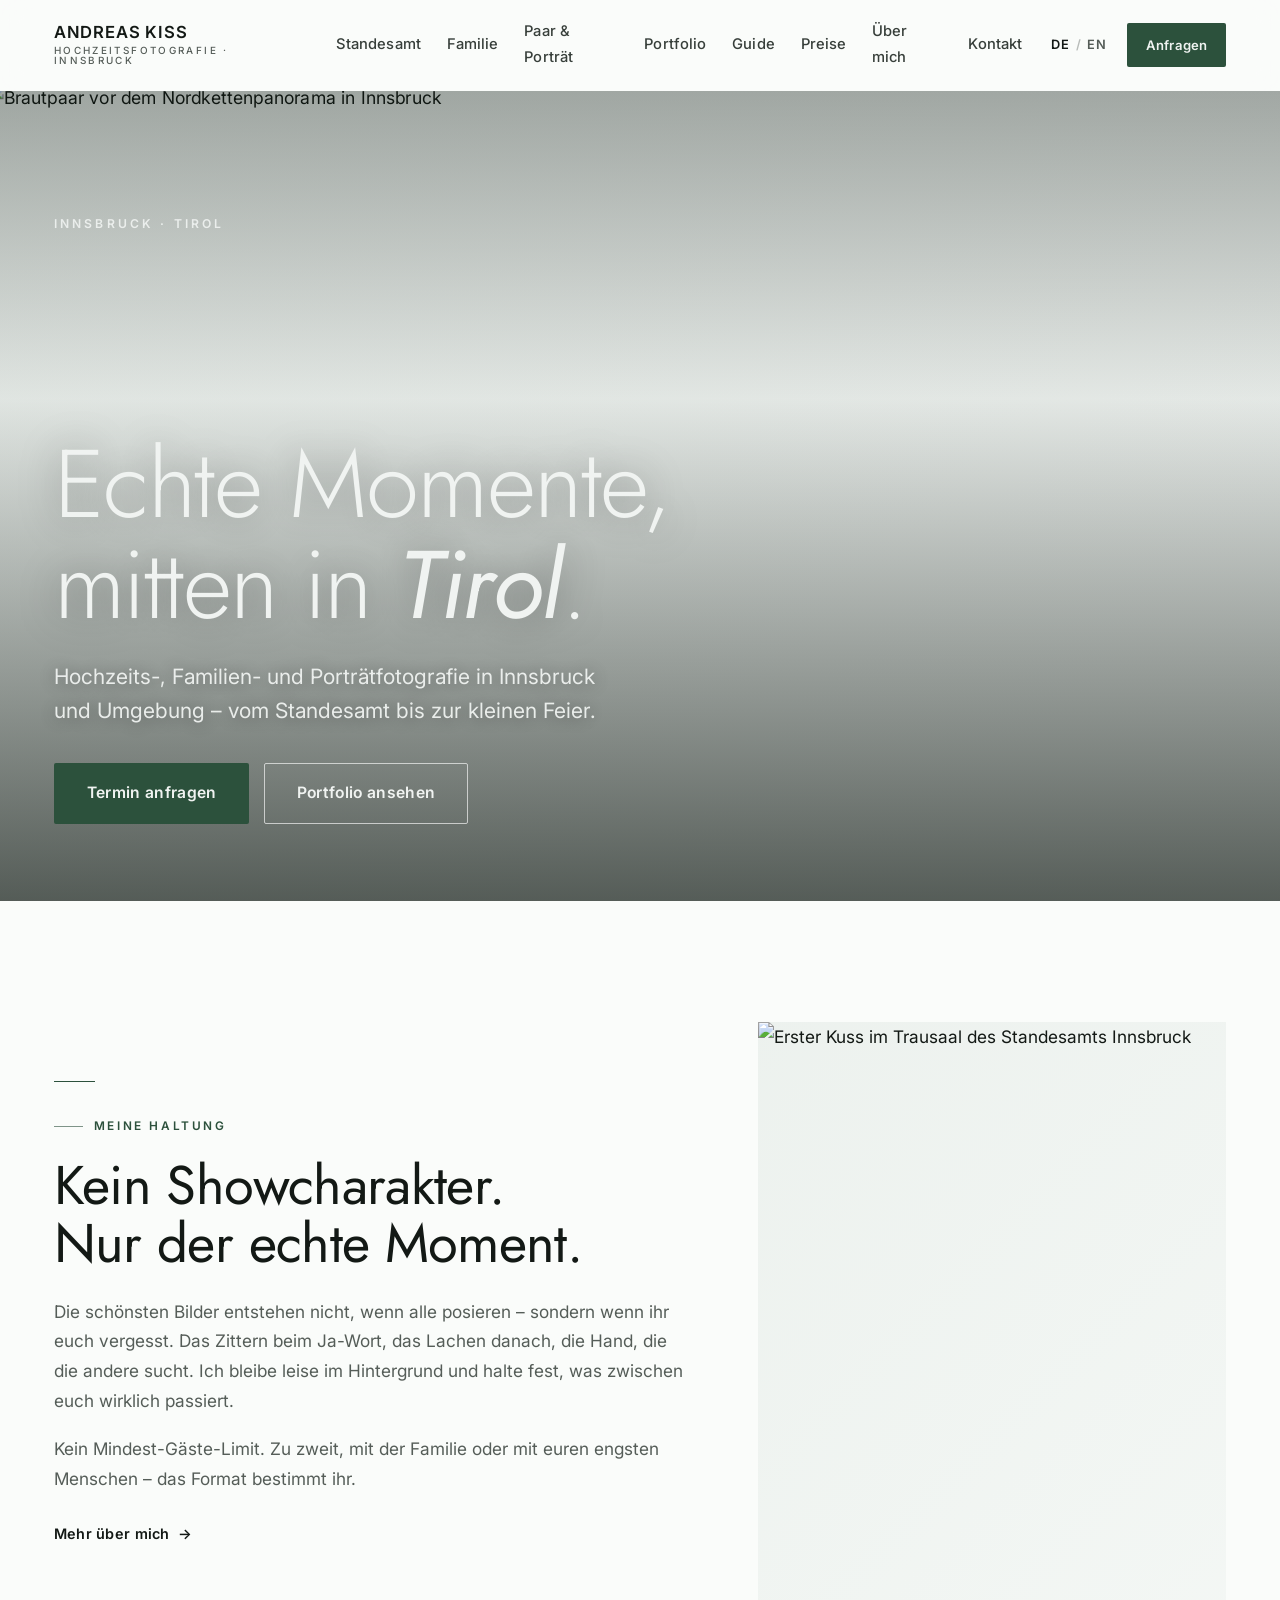
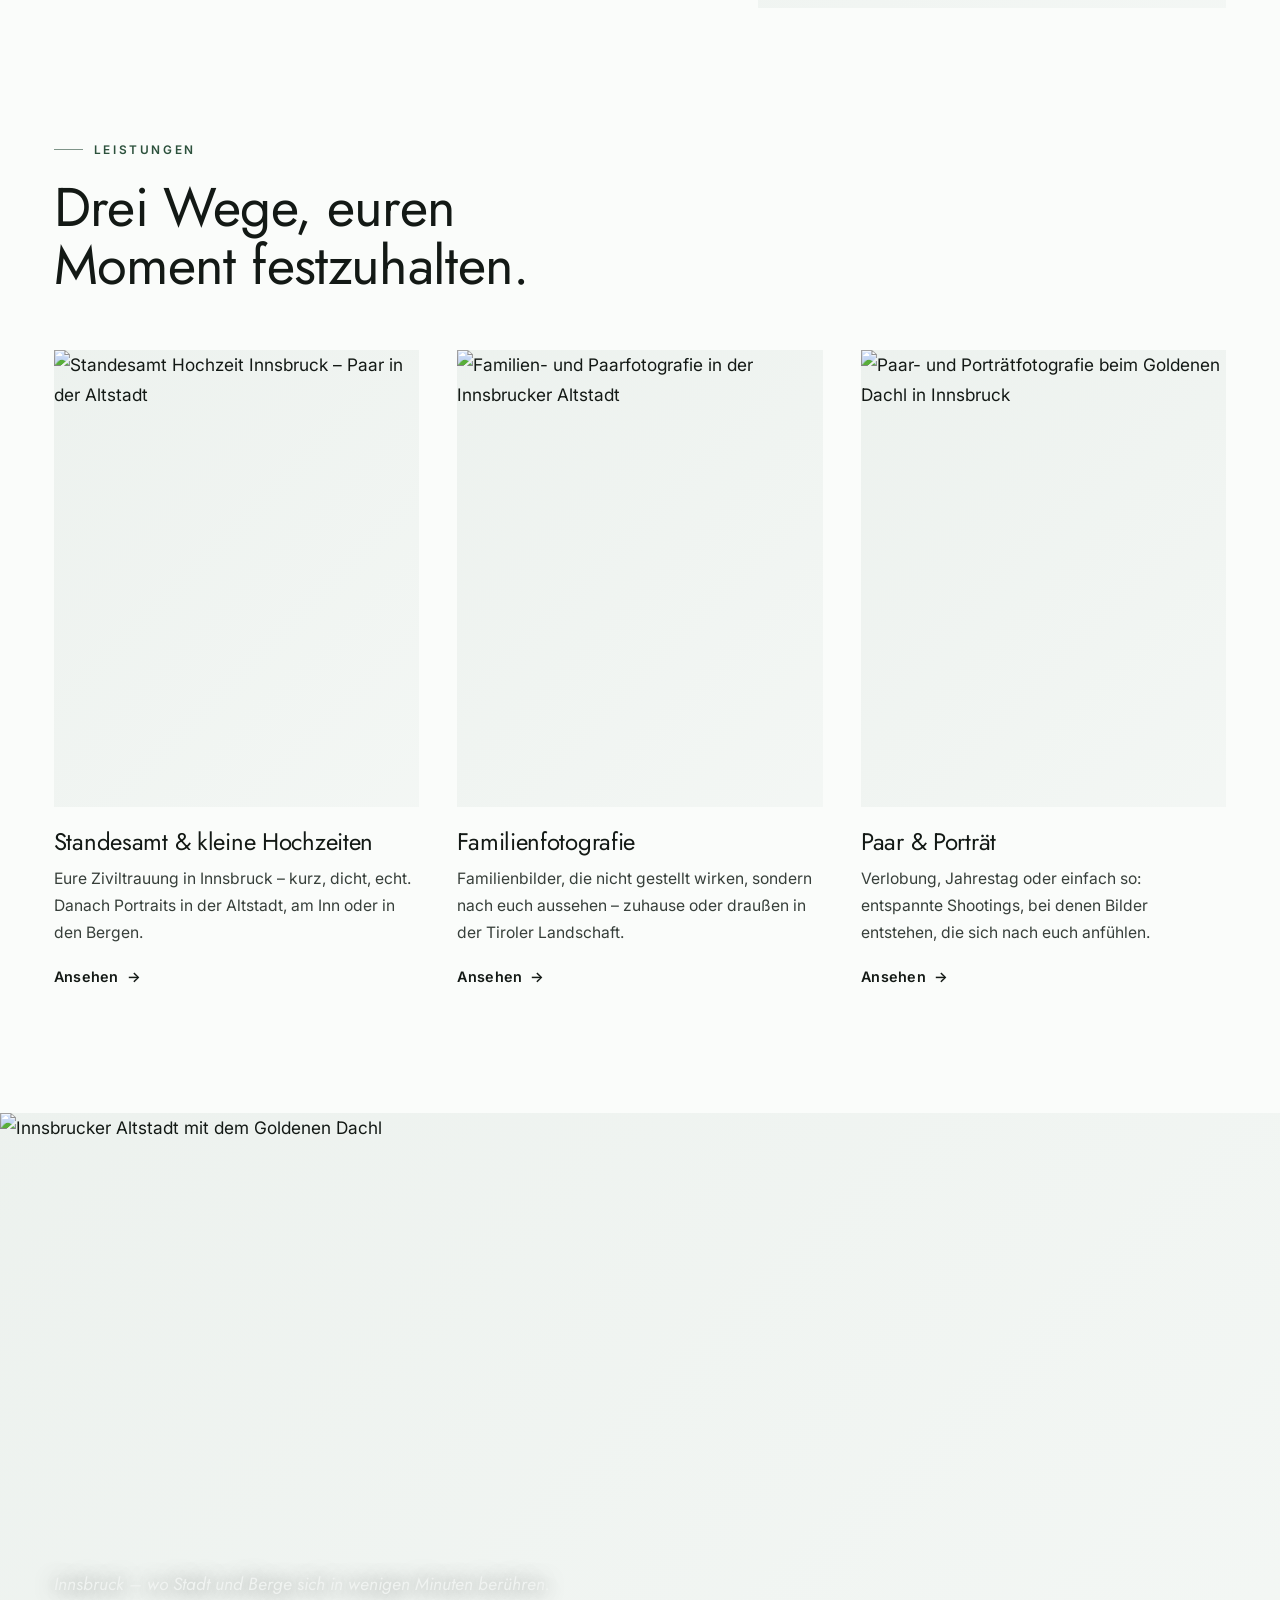
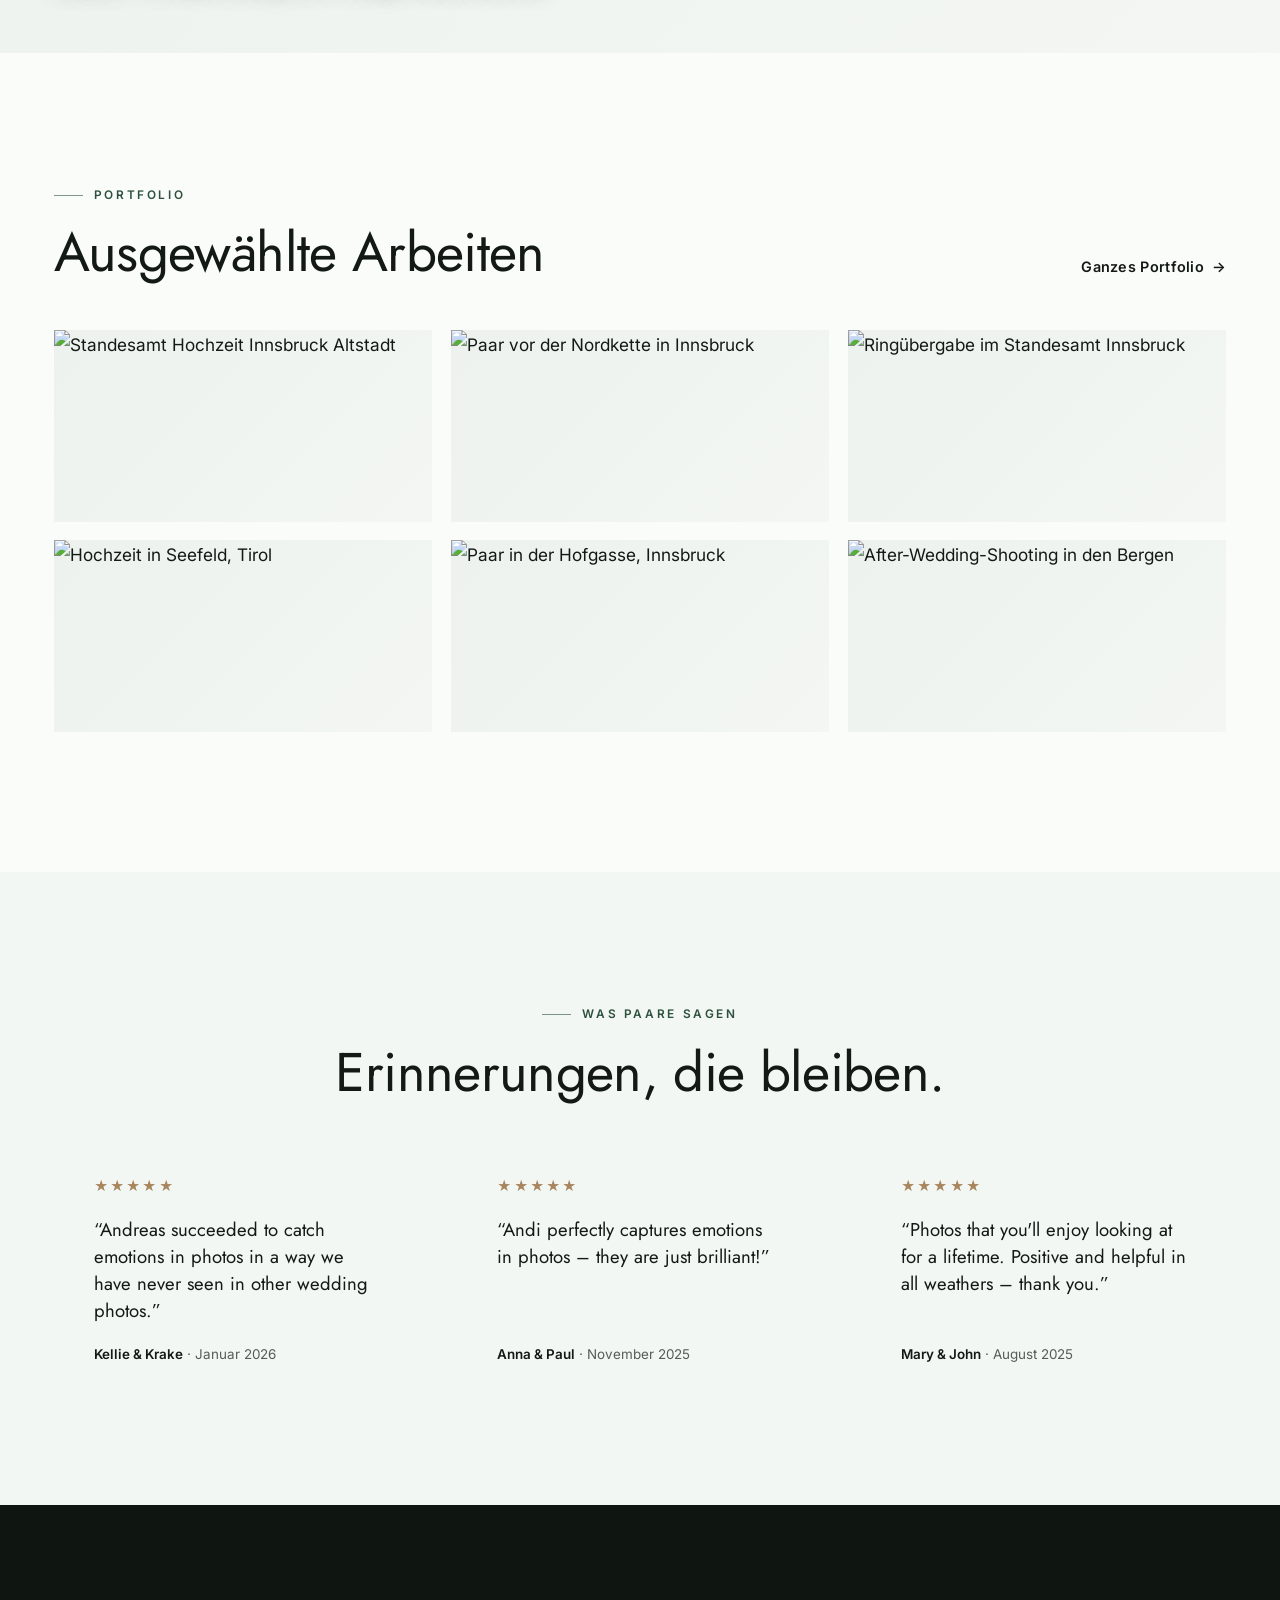
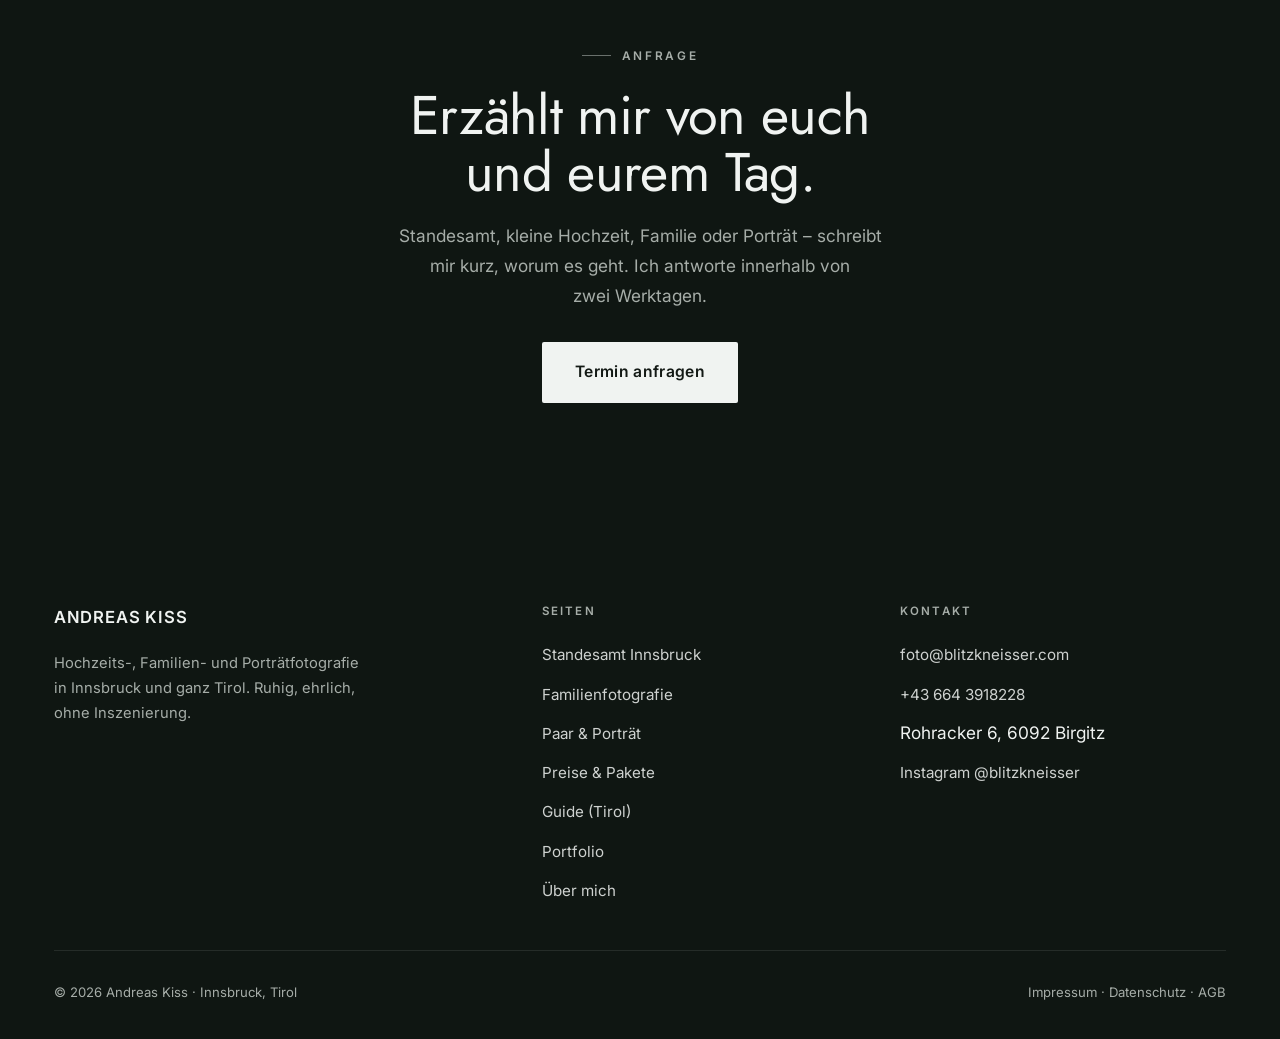
==== index.html @ 95d456a9 "init: hochzeitsfotograf.tirol static site Zweisprachige (DE/EN) statische Site. Sprachumschalter bei" ====
<!DOCTYPE html>
<html lang="de" data-lang="de">
<head>
<meta charset="UTF-8">
<meta name="viewport" content="width=device-width, initial-scale=1.0">
<title>Andreas Kiss – Hochzeitsfotograf Innsbruck & Tirol</title>
<meta name="description" content="Hochzeits-, Familien- und Porträtfotografie in Innsbruck und Tirol. Vom Standesamt bis zur kleinen Feier – ruhig, ehrlich, ohne Inszenierung.">
<script>document.documentElement.classList.add('js');</script>
<link rel="preconnect" href="https://fonts.googleapis.com">
<link rel="preconnect" href="https://fonts.gstatic.com" crossorigin>
<link href="https://fonts.googleapis.com/css2?family=Inter:wght@400;500;600&family=Jost:ital,wght@0,300;0,400;0,500;1,300;1,400&display=swap" rel="stylesheet">
<link rel="stylesheet" href="assets/site.css">
</head>
<body>
<header class="hdr" id="hdr">
  <div class="wrap-wide hdr-inner">
    <a href="index.html" class="brand" aria-label="Andreas Kiss — Startseite">
      <span class="brand-name">ANDREAS&nbsp;KISS</span>
      <span class="brand-sub de">Hochzeitsfotografie · Innsbruck</span>
      <span class="brand-sub en">Wedding Photography · Innsbruck</span>
    </a>
    <nav class="mainnav" aria-label="Hauptmenü">
      <a href="standesamt.html"><span class="de">Standesamt</span><span class="en">Registry office</span></a>
      <a href="familie.html"><span class="de">Familie</span><span class="en">Family</span></a>
      <a href="paar-portraet.html"><span class="de">Paar &amp; Porträt</span><span class="en">Couple &amp; portrait</span></a>
      <a href="portfolio.html">Portfolio</a>
      <a href="guide.html">Guide</a>
      <a href="preise.html"><span class="de">Preise</span><span class="en">Pricing</span></a>
      <a href="ueber-mich.html"><span class="de">Über mich</span><span class="en">About</span></a>
      <a href="kontakt.html"><span class="de">Kontakt</span><span class="en">Contact</span></a>
    </nav>
    <div class="hdr-right">
      <div class="lang" role="group" aria-label="Sprache / Language">
        <button type="button" data-set-lang="de" aria-pressed="true">DE</button><span class="sep">/</span><button type="button" data-set-lang="en" aria-pressed="false">EN</button>
      </div>
      <a href="kontakt.html" class="btn btn-primary btn-sm"><span class="de">Anfragen</span><span class="en">Enquire</span></a>
      <button class="burger" id="burger" aria-label="Menü" aria-expanded="false"><span></span><span></span><span></span></button>
    </div>
  </div>
</header>
<nav class="mobilenav" id="mobilenav" data-open="false" aria-label="Menü">
  <a href="standesamt.html"><span class="de">Standesamt &amp; kleine Hochzeiten</span><span class="en">Registry &amp; small weddings</span></a>
  <a href="familie.html"><span class="de">Familienfotografie</span><span class="en">Family photography</span></a>
  <a href="paar-portraet.html"><span class="de">Paar &amp; Porträt</span><span class="en">Couple &amp; portrait</span></a>
  <a href="portfolio.html">Portfolio</a>
  <a href="guide.html">Guide</a>
  <a href="preise.html"><span class="de">Preise</span><span class="en">Pricing</span></a>
  <a href="ueber-mich.html"><span class="de">Über mich</span><span class="en">About</span></a>
  <a href="kontakt.html"><span class="de">Kontakt</span><span class="en">Contact</span></a>
  <div class="mlang" role="group" aria-label="Sprache">
    <button type="button" data-set-lang="de" aria-pressed="true">Deutsch</button>
    <button type="button" data-set-lang="en" aria-pressed="false">English</button>
  </div>
</nav>
<main>
<section class="hero">
  <div class="wrap-wide hero-locator"><span>Innsbruck · Tirol</span></div>
  <div class="hero-media">
    <img src="assets/img/standesamt-hochzeit-innsbruck-nordkette-paar.jpg" alt="Brautpaar vor dem Nordkettenpanorama in Innsbruck" fetchpriority="high">
  </div>
  <div class="hero-inner">
    <div class="wrap-wide">
      <h1><span class="de">Echte Momente,<br>mitten in <em>Tirol</em>.</span><span class="en">Real moments,<br>in the heart of <em>Tyrol</em>.</span></h1>
      <p class="lead"><span class="de">Hochzeits-, Familien- und Porträtfotografie in Innsbruck und Umgebung – vom Standesamt bis zur kleinen Feier.</span><span class="en">Wedding, family and portrait photography in and around Innsbruck – from the registry office to the small celebration.</span></p>
      <div class="hero-cta">
        <a href="kontakt.html" class="btn btn-primary btn-lg"><span class="de">Termin anfragen</span><span class="en">Enquire now</span></a>
        <a href="portfolio.html" class="btn btn-light btn-lg"><span class="de">Portfolio ansehen</span><span class="en">See portfolio</span></a>
      </div>
    </div>
  </div>
</section>

<section class="section">
  <div class="wrap">
    <div class="split narrow rev-mob">
      <div class="reveal">
        <div class="rule-sm"></div>
        <p class="kicker"><span class="de">Meine Haltung</span><span class="en">My approach</span></p>
        <h2 class="h-lg" style="margin-top:1.3rem;"><span class="de">Kein Showcharakter. Nur der echte Moment.</span><span class="en">No performance. Just the real moment.</span></h2>
        <div class="prose" style="margin-top:1.5rem;">
          <p class="muted"><span class="de">Die schönsten Bilder entstehen nicht, wenn alle posieren – sondern wenn ihr euch vergesst. Das Zittern beim Ja-Wort, das Lachen danach, die Hand, die die andere sucht. Ich bleibe leise im Hintergrund und halte fest, was zwischen euch wirklich passiert.</span><span class="en">The best pictures don't happen when everyone poses – they happen when you forget the camera. The trembling at the vows, the laughter after, the hand reaching for the other. I stay quietly in the background and capture what really happens between you.</span></p>
          <p class="muted"><span class="de">Kein Mindest-Gäste-Limit. Zu zweit, mit der Familie oder mit euren engsten Menschen – das Format bestimmt ihr.</span><span class="en">No minimum number of guests. Just the two of you, with family or your closest people – you decide the format.</span></p>
        </div>
        <a href="ueber-mich.html" class="link-u" style="margin-top:1.8rem;"><span class="de">Mehr über mich</span><span class="en">More about me</span> <span class="arw">→</span></a>
      </div>
      <figure class="reveal"><img class="ar-45" loading="lazy" src="assets/img/standesamt-hochzeit-innsbruck-trausaal-kuss.jpg" alt="Erster Kuss im Trausaal des Standesamts Innsbruck"></figure>
    </div>
  </div>
</section>

<section class="section" style="padding-top:0;">
  <div class="wrap">
    <div class="reveal" style="max-width:54ch;margin-bottom:clamp(2.5rem,5vw,3.5rem);">
      <p class="kicker"><span class="de">Leistungen</span><span class="en">Services</span></p>
      <h2 class="h-lg" style="margin-top:1.2rem;"><span class="de">Drei Wege, euren Moment festzuhalten.</span><span class="en">Three ways to capture your moment.</span></h2>
    </div>
    <div class="trio stagger reveal">
      <article class="feat">
        <figure><img loading="lazy" src="assets/img/standesamt-hochzeit-innsbruck-altstadt-paar.jpg" alt="Standesamt Hochzeit Innsbruck – Paar in der Altstadt"></figure>
        <h3><span class="de">Standesamt &amp; kleine Hochzeiten</span><span class="en">Registry &amp; small weddings</span></h3>
        <p><span class="de">Eure Ziviltrauung in Innsbruck – kurz, dicht, echt. Danach Portraits in der Altstadt, am Inn oder in den Bergen.</span><span class="en">Your civil ceremony in Innsbruck – short, dense, real. Then portraits in the old town, by the river or in the mountains.</span></p>
        <a href="standesamt.html" class="link-u"><span class="de">Ansehen</span><span class="en">Explore</span> <span class="arw">→</span></a>
      </article>
      <article class="feat">
        <figure><img loading="lazy" src="assets/img/standesamt-hochzeit-innsbruck-hofgasse-paar.jpg" alt="Familien- und Paarfotografie in der Innsbrucker Altstadt"></figure>
        <h3><span class="de">Familienfotografie</span><span class="en">Family photography</span></h3>
        <p><span class="de">Familienbilder, die nicht gestellt wirken, sondern nach euch aussehen – zuhause oder draußen in der Tiroler Landschaft.</span><span class="en">Family pictures that don't feel staged but look like you – at home or out in the Tyrolean landscape.</span></p>
        <a href="familie.html" class="link-u"><span class="de">Ansehen</span><span class="en">Explore</span> <span class="arw">→</span></a>
      </article>
      <article class="feat">
        <figure><img loading="lazy" src="assets/img/standesamt-hochzeit-innsbruck-goldenes-dachl.jpg" alt="Paar- und Porträtfotografie beim Goldenen Dachl in Innsbruck"></figure>
        <h3><span class="de">Paar &amp; Porträt</span><span class="en">Couple &amp; portrait</span></h3>
        <p><span class="de">Verlobung, Jahrestag oder einfach so: entspannte Shootings, bei denen Bilder entstehen, die sich nach euch anfühlen.</span><span class="en">Engagement, anniversary or just because: relaxed sessions that make pictures which feel like you.</span></p>
        <a href="paar-portraet.html" class="link-u"><span class="de">Ansehen</span><span class="en">Explore</span> <span class="arw">→</span></a>
      </article>
    </div>
  </div>
</section>

<section class="band reveal">
  <img loading="lazy" src="assets/img/standesamt-hochzeit-innsbruck-goldenes-dachl.jpg" alt="Innsbrucker Altstadt mit dem Goldenen Dachl">
  <div class="band-cap wrap-wide"><span class="de">Innsbruck – wo Stadt und Berge sich in wenigen Minuten berühren.</span><span class="en">Innsbruck – where city and mountains meet within minutes.</span></div>
</section>

<section class="section">
  <div class="wrap-wide">
    <div class="split" style="align-items:flex-end;margin-bottom:clamp(2rem,4vw,3rem);">
      <div class="reveal">
        <p class="kicker">Portfolio</p>
        <h2 class="h-lg" style="margin-top:1.2rem;"><span class="de">Ausgewählte Arbeiten</span><span class="en">Selected work</span></h2>
      </div>
      <div class="reveal" style="align-self:flex-end;justify-self:end;"><a href="portfolio.html" class="link-u"><span class="de">Ganzes Portfolio</span><span class="en">Full portfolio</span> <span class="arw">→</span></a></div>
    </div>
    <div class="masonry reveal" data-lightbox>
      <figure><img loading="lazy" src="assets/img/standesamt-hochzeit-innsbruck-altstadt-paar.jpg" alt="Standesamt Hochzeit Innsbruck Altstadt"><figcaption>Standesamt · Innsbruck</figcaption></figure>
      <figure><img loading="lazy" src="assets/img/Blitzkneisser-Hochzeit-Seefeld-8.jpg" alt="Hochzeit in Seefeld, Tirol"><figcaption>Hochzeit · Seefeld</figcaption></figure>
      <figure><img loading="lazy" src="assets/img/standesamt-hochzeit-innsbruck-nordkette-paar.jpg" alt="Paar vor der Nordkette in Innsbruck"><figcaption>Nordkette · Innsbruck</figcaption></figure>
      <figure><img loading="lazy" src="assets/img/standesamt-hochzeit-innsbruck-hofgasse-paar.jpg" alt="Paar in der Hofgasse, Innsbruck"><figcaption>Altstadt · Innsbruck</figcaption></figure>
      <figure><img loading="lazy" src="assets/img/standesamt-hochzeit-innsbruck-ringuebergabe.jpg" alt="Ringübergabe im Standesamt Innsbruck"><figcaption>Ja-Wort · Innsbruck</figcaption></figure>
      <figure><img loading="lazy" src="assets/img/Blitzkneisser-After-Wedding-Dolomites-3.jpg" alt="After-Wedding-Shooting in den Bergen"><figcaption><span class="de">Paar · Berge</span><span class="en">Couple · mountains</span></figcaption></figure>
    </div>
  </div>
</section>

<section class="section" style="background:var(--paper);">
  <div class="wrap">
    <div class="reveal center" style="margin-bottom:clamp(2.5rem,5vw,3.5rem);">
      <p class="kicker centered"><span class="de">Was Paare sagen</span><span class="en">What couples say</span></p>
      <h2 class="h-lg" style="margin-top:1.2rem;"><span class="de">Erinnerungen, die bleiben.</span><span class="en">Memories that stay.</span></h2>
    </div>
    <div class="reviews-grid stagger reveal">
      <figure class="review"><div class="stars">★★★★★</div><blockquote>“Andreas succeeded to catch emotions in photos in a way we have never seen in other wedding photos.”</blockquote><div class="who"><b>Kellie &amp; Krake</b> · <span class="de">Januar 2026</span><span class="en">January 2026</span></div></figure>
      <figure class="review"><div class="stars">★★★★★</div><blockquote>“Andi perfectly captures emotions in photos – they are just brilliant!”</blockquote><div class="who"><b>Anna &amp; Paul</b> · <span class="de">November 2025</span><span class="en">November 2025</span></div></figure>
      <figure class="review"><div class="stars">★★★★★</div><blockquote>“Photos that you'll enjoy looking at for a lifetime. Positive and helpful in all weathers – thank you.”</blockquote><div class="who"><b>Mary &amp; John</b> · <span class="de">August 2025</span><span class="en">August 2025</span></div></figure>
    </div>
  </div>
</section>

<section class="section cta">
  <div class="wrap reveal">
    <p class="kicker centered on-dark"><span class="de">Anfrage</span><span class="en">Enquiry</span></p>
    <h2 class="h-lg" style="margin-top:1.3rem;"><span class="de">Erzählt mir von euch und eurem Tag.</span><span class="en">Tell me about you and your day.</span></h2>
    <p><span class="de">Standesamt, kleine Hochzeit, Familie oder Porträt – schreibt mir kurz, worum es geht. Ich antworte innerhalb von zwei Werktagen.</span><span class="en">Registry office, small wedding, family or portrait – tell me briefly what it's about. I reply within two working days.</span></p>
    <a href="kontakt.html" class="btn btn-primary btn-lg"><span class="de">Termin anfragen</span><span class="en">Enquire now</span></a>
  </div>
</section>
</main>
<footer class="footer">
  <div class="wrap-wide">
    <div class="top">
      <div>
        <span class="brand-name">ANDREAS KISS</span>
        <p class="fbio"><span class="de">Hochzeits-, Familien- und Porträtfotografie in Innsbruck und ganz Tirol. Ruhig, ehrlich, ohne Inszenierung.</span><span class="en">Wedding, family and portrait photography in Innsbruck and across Tyrol. Calm, honest, unstaged.</span></p>
      </div>
      <div>
        <h5><span class="de">Seiten</span><span class="en">Pages</span></h5>
        <ul>
          <li><a href="standesamt.html"><span class="de">Standesamt Innsbruck</span><span class="en">Registry office</span></a></li>
          <li><a href="familie.html"><span class="de">Familienfotografie</span><span class="en">Family</span></a></li>
          <li><a href="paar-portraet.html"><span class="de">Paar &amp; Porträt</span><span class="en">Couple &amp; portrait</span></a></li>
          <li><a href="preise.html"><span class="de">Preise &amp; Pakete</span><span class="en">Pricing</span></a></li>
          <li><a href="guide.html"><span class="de">Guide (Tirol)</span><span class="en">Guide (Tyrol)</span></a></li>
          <li><a href="portfolio.html">Portfolio</a></li>
          <li><a href="ueber-mich.html"><span class="de">Über mich</span><span class="en">About</span></a></li>
        </ul>
      </div>
      <div>
        <h5><span class="de">Kontakt</span><span class="en">Contact</span></h5>
        <ul>
          <li><a href="mailto:foto@blitzkneisser.com">foto@blitzkneisser.com</a></li>
          <li><a href="tel:+436643918228">+43 664 3918228</a></li>
          <li>Rohracker 6, 6092 Birgitz</li>
          <li><a href="https://www.instagram.com/blitzkneisser/" target="_blank" rel="noopener">Instagram @blitzkneisser</a></li>
        </ul>
      </div>
    </div>
    <div class="bottom">
      <span>© <span id="yr">2026</span> Andreas Kiss · Innsbruck, Tirol</span>
      <span><a href="/impressum/">Impressum</a> · <a href="/dsgvo/">Datenschutz</a> · <a href="/agb/">AGB</a></span>
    </div>
  </div>
</footer>
<script src="assets/site.js"></script>
</body>
</html>
---- assets/site.css ----
/* =====================================================================
   ANDREAS KISS — Hochzeitsfotografie Innsbruck & Tirol
   Shared design system
   ===================================================================== */

/* ---------- TOKENS ---------- */
:root{
  /* neutrals — quiet, barely-green tinted; NOT cream */
  --bg:        oklch(0.988 0.003 155);
  --paper:     oklch(0.972 0.005 155);
  --paper-2:   oklch(0.955 0.007 155);
  --ink:       oklch(0.205 0.012 158);
  --ink-2:     oklch(0.360 0.014 158);
  --ink-soft:  oklch(0.470 0.014 158);
  --line:      oklch(0.905 0.007 155);
  --line-2:    oklch(0.855 0.009 155);

  /* accent — deep evergreen, used sparingly */
  --accent:    oklch(0.400 0.055 158);
  --accent-2:  oklch(0.320 0.045 158);
  --gold:      oklch(0.640 0.070 70);   /* warm hairline / stars, rare */

  /* dark surfaces */
  --dark:      oklch(0.190 0.013 158);
  --dark-2:    oklch(0.240 0.013 158);
  --on-dark:   oklch(0.960 0.004 155);
  --on-dark-2: oklch(0.740 0.010 155);
  --line-dark: oklch(0.360 0.012 158 / .55);

  --maxw: 1280px;
  --wide: 1500px;
  --gut: clamp(1.25rem, 4.2vw, 3.75rem);

  --display: "Jost", "Inter", system-ui, sans-serif;   /* elegant geometric sans, no serifs */
  --serif: "Jost", "Inter", system-ui, sans-serif;     /* alias kept for existing references */
  --sans: "Inter", system-ui, -apple-system, "Segoe UI", sans-serif;

  --ease: cubic-bezier(0.22, 1, 0.36, 1);
  --ease-2: cubic-bezier(0.16, 1, 0.3, 1);

  --z-dd: 200;
  --z-backdrop: 300;
  --z-modal: 400;
  --z-header: 500;  /* header (with close button) must sit above the mobile overlay */
}

/* ---------- RESET ---------- */
*,*::before,*::after{box-sizing:border-box;}
html{-webkit-text-size-adjust:100%;scroll-behavior:smooth;}
@media (prefers-reduced-motion: reduce){html{scroll-behavior:auto;}}
body{
  margin:0;background:var(--bg);color:var(--ink);
  font-family:var(--sans);font-weight:400;
  font-size:clamp(1rem,0.965rem + 0.16vw,1.08rem);line-height:1.72;
  -webkit-font-smoothing:antialiased;text-rendering:optimizeLegibility;
  overflow-x:hidden;
}
img{display:block;max-width:100%;height:auto;}
a{color:inherit;text-decoration:none;}
button{font:inherit;color:inherit;background:none;border:none;cursor:pointer;}
h1,h2,h3,h4{margin:0;font-family:var(--serif);font-weight:400;line-height:1.06;
  letter-spacing:-0.012em;text-wrap:balance;}
p{margin:0;text-wrap:pretty;}
::selection{background:var(--accent);color:var(--on-dark);}

/* ---------- LANGUAGE ---------- */
html[data-lang="de"] .en{display:none !important;}
html[data-lang="en"] .de{display:none !important;}

/* ---------- LAYOUT PRIMITIVES ---------- */
.wrap{max-width:var(--maxw);margin-inline:auto;padding-inline:var(--gut);}
.wrap-wide{max-width:var(--wide);margin-inline:auto;padding-inline:var(--gut);}
.section{padding-block:clamp(4rem,9.5vw,8.5rem);}
.section-sm{padding-block:clamp(3rem,6vw,5rem);}
.center{text-align:center;}
.divider{height:1px;background:var(--line);border:0;margin:0;}

.kicker{display:inline-flex;align-items:center;gap:.7rem;
  font-family:var(--sans);font-size:.74rem;font-weight:600;
  letter-spacing:0.22em;text-transform:uppercase;color:var(--accent);}
.kicker::before{content:"";width:1.8rem;height:1px;background:var(--accent);opacity:.6;}
.kicker.on-dark{color:var(--on-dark-2);}
.kicker.on-dark::before{background:var(--on-dark-2);}
.kicker.centered{justify-content:center;}

.h-xl{font-size:clamp(2.4rem,1.5rem + 4.2vw,4.6rem);font-weight:300;letter-spacing:-0.015em;}
.h-lg{font-size:clamp(2rem,1.4rem + 2.9vw,3.4rem);font-weight:400;}
.h-md{font-size:clamp(1.55rem,1.2rem + 1.6vw,2.35rem);font-weight:400;}
.lead{font-size:clamp(1.08rem,1rem + 0.5vw,1.32rem);line-height:1.6;color:var(--ink-2);
  max-width:60ch;font-weight:400;}
.muted{color:var(--ink-soft);}
.prose{max-width:66ch;}
.prose p + p{margin-top:1.15rem;}

/* ---------- BUTTONS / LINKS ---------- */
.btn{display:inline-flex;align-items:center;justify-content:center;gap:.55rem;
  padding:.85rem 1.6rem;border-radius:2px;font-family:var(--sans);
  font-size:.9rem;font-weight:600;letter-spacing:.02em;
  border:1px solid transparent;
  transition:background .3s var(--ease),color .3s var(--ease),
    border-color .3s var(--ease),transform .3s var(--ease);}
.btn-primary{background:var(--accent);color:var(--on-dark);}
.btn-primary:hover{background:var(--accent-2);transform:translateY(-2px);}
.btn-outline{border-color:var(--ink);color:var(--ink);}
.btn-outline:hover{background:var(--ink);color:var(--bg);transform:translateY(-2px);}
.btn-light{border-color:oklch(0.96 0 0 / .7);color:var(--on-dark);}
.btn-light:hover{background:var(--on-dark);color:var(--ink);transform:translateY(-2px);}
.btn-sm{padding:.6rem 1.1rem;font-size:.82rem;}
.btn-lg{padding:1rem 2rem;font-size:.98rem;}

.link-u{display:inline-flex;align-items:center;gap:.5rem;font-weight:600;font-size:.9rem;
  letter-spacing:.02em;color:var(--ink);padding-bottom:2px;
  background-image:linear-gradient(var(--accent),var(--accent));
  background-size:0% 1.5px;background-position:0 100%;background-repeat:no-repeat;
  transition:background-size .4s var(--ease),color .3s var(--ease);}
.link-u:hover{background-size:100% 1.5px;color:var(--accent);}
.link-u .arw{transition:transform .3s var(--ease);}
.link-u:hover .arw{transform:translateX(4px);}

/* ---------- HEADER ---------- */
.hdr{position:sticky;top:0;z-index:var(--z-header);
  background:color-mix(in oklch, var(--bg) 80%, transparent);
  backdrop-filter:saturate(1.3) blur(14px);
  border-bottom:1px solid transparent;
  transition:border-color .4s var(--ease),background .4s var(--ease);}
.hdr.scrolled{border-color:var(--line);background:color-mix(in oklch, var(--bg) 93%, transparent);}
.hdr-inner{display:flex;align-items:center;justify-content:space-between;gap:1.5rem;
  height:clamp(4.4rem,7vw,5.6rem);}
.brand{display:flex;flex-direction:column;line-height:1;}
.brand-name{font-family:var(--sans);font-weight:600;font-size:1.04rem;letter-spacing:.05em;color:var(--ink);}
.brand-sub{font-size:.62rem;letter-spacing:.24em;text-transform:uppercase;color:var(--ink-soft);
  margin-top:.34rem;font-weight:500;}

.mainnav{display:flex;align-items:center;gap:clamp(1.1rem,2vw,2.1rem);}
.mainnav > a,.dd-btn{font-family:var(--sans);font-size:.92rem;font-weight:500;color:var(--ink-2);
  position:relative;transition:color .25s var(--ease);letter-spacing:.01em;}
.mainnav > a::after{content:"";position:absolute;left:0;bottom:-6px;height:1.5px;width:0;
  background:var(--accent);transition:width .3s var(--ease);}
.mainnav > a:hover,.dd-btn:hover{color:var(--ink);}
.mainnav > a:hover::after,.mainnav > a.active::after{width:100%;}
.mainnav > a.active{color:var(--ink);}

.has-dd{position:relative;}
.dd-btn{display:inline-flex;align-items:center;gap:.35rem;}
.dd-btn i{font-style:normal;font-size:.8rem;transform:rotate(90deg);transition:transform .3s var(--ease);display:inline-block;}
.has-dd[data-open="true"] .dd-btn i{transform:rotate(-90deg);}
.has-dd[data-open="true"] .dd-btn{color:var(--ink);}
.dd{position:absolute;top:calc(100% + 1.1rem);left:50%;transform:translateX(-50%) translateY(8px);
  min-width:19rem;background:var(--bg);border:1px solid var(--line);border-radius:3px;
  box-shadow:0 20px 50px oklch(0.2 0.01 158 / .12);padding:.5rem;z-index:var(--z-dd);
  opacity:0;visibility:hidden;transition:opacity .28s var(--ease),transform .28s var(--ease),visibility .28s;}
.has-dd[data-open="true"] .dd{opacity:1;visibility:visible;transform:translateX(-50%) translateY(0);}
.dd::before{content:"";position:absolute;top:-1.3rem;left:0;right:0;height:1.3rem;}
@media (hover:hover){
  .has-dd:hover .dd,.has-dd:focus-within .dd{opacity:1;visibility:visible;transform:translateX(-50%) translateY(0);}
  .has-dd:hover .dd-btn i,.has-dd:focus-within .dd-btn i{transform:rotate(-90deg);}
  .has-dd:hover .dd-btn,.has-dd:focus-within .dd-btn{color:var(--ink);}
}
.dd a{display:block;padding:.7rem .85rem;border-radius:2px;font-size:.92rem;color:var(--ink-2);
  transition:background .2s var(--ease),color .2s var(--ease);}
.dd a small{display:block;font-size:.76rem;color:var(--ink-soft);margin-top:.15rem;font-weight:400;}
.dd a:hover{background:var(--paper);color:var(--ink);}

.hdr-right{display:flex;align-items:center;gap:1rem;}
.lang{display:inline-flex;align-items:center;gap:.1rem;font-size:.8rem;font-weight:600;color:var(--ink-soft);}
.lang button{padding:.2rem .3rem;letter-spacing:.04em;color:var(--ink-soft);transition:color .25s;}
.lang button[aria-pressed="true"]{color:var(--ink);}
.lang .sep{opacity:.4;}

.burger{display:none;width:2.2rem;height:2.2rem;position:relative;}
.burger span{position:absolute;left:.35rem;right:.35rem;height:1.6px;background:var(--ink);
  transition:transform .35s var(--ease),opacity .3s var(--ease);}
.burger span:nth-child(1){top:.75rem;}
.burger span:nth-child(2){top:1.1rem;}
.burger span:nth-child(3){top:1.45rem;}
.burger[aria-expanded="true"] span:nth-child(1){transform:translateY(.35rem) rotate(45deg);}
.burger[aria-expanded="true"] span:nth-child(2){opacity:0;}
.burger[aria-expanded="true"] span:nth-child(3){transform:translateY(-.35rem) rotate(-45deg);}
.mobilenav{display:none;}  /* shown only as overlay under 1000px (see media query) */

/* ---------- PAGE HERO (home) ---------- */
.hero{position:relative;}
.hero-media{position:relative;overflow:hidden;height:clamp(32rem,90vh,58rem);}
.hero-media img{width:100%;height:100%;object-fit:cover;object-position:center 32%;
  transform:scale(1.02);}
.hero-media::after{content:"";position:absolute;inset:0;
  background:linear-gradient(180deg,oklch(0.17 0.02 158/.34) 0%,oklch(0.17 0.02 158/.06) 38%,oklch(0.15 0.02 158/.66) 100%);}
.hero-inner{position:absolute;inset:0;z-index:2;display:flex;align-items:flex-end;}
.hero-inner .wrap-wide{width:100%;padding-bottom:clamp(2.6rem,6vw,5rem);}
.hero h1{color:var(--on-dark);font-weight:300;
  font-size:clamp(2.7rem,1.7rem + 5.4vw,6rem);letter-spacing:-0.016em;max-width:18ch;
  text-shadow:0 2px 40px oklch(0.14 0.02 158/.4);}
.hero h1 em{font-style:italic;font-weight:400;}
.hero .lead{color:var(--on-dark);max-width:44ch;margin-top:1.5rem;opacity:.94;
  text-shadow:0 1px 18px oklch(0.14 0.02 158/.5);}
.hero-cta{display:flex;flex-wrap:wrap;gap:.9rem;margin-top:2.2rem;}
.hero-locator{position:absolute;left:0;right:0;top:calc(clamp(4.4rem,7vw,5.6rem) + 1.7rem);z-index:2;}
.hero-locator span{color:var(--on-dark);font-size:.76rem;letter-spacing:.26em;text-transform:uppercase;
  font-weight:600;opacity:.9;}

/* ---------- SUBPAGE HERO ---------- */
.phero{padding-top:clamp(3rem,6vw,5.5rem);padding-bottom:clamp(2.5rem,5vw,4rem);
  border-bottom:1px solid var(--line);}
.phero .kicker{margin-bottom:1.4rem;}
.phero h1{font-size:clamp(2.3rem,1.5rem + 3.8vw,4.4rem);font-weight:300;max-width:15ch;letter-spacing:-0.014em;}
.phero h1 em{font-style:italic;font-weight:400;}
.phero .lead{margin-top:1.6rem;}
.phero-grid{display:grid;grid-template-columns:1.1fr .9fr;gap:clamp(2rem,5vw,4rem);align-items:end;}

/* full-bleed image band */
.band{position:relative;overflow:hidden;height:clamp(24rem,60vh,40rem);}
.band img{width:100%;height:100%;object-fit:cover;}
.band-cap{position:absolute;left:0;bottom:0;padding:var(--gut);color:var(--on-dark);
  font-family:var(--serif);font-style:italic;font-size:1.1rem;
  text-shadow:0 1px 20px oklch(0.15 0.02 158/.6);}

/* ---------- EDITORIAL SPLIT ---------- */
.split{display:grid;grid-template-columns:1fr 1fr;gap:clamp(2rem,5.5vw,5rem);align-items:center;}
.split.narrow{grid-template-columns:1.15fr .85fr;}
.split.wide-img{grid-template-columns:.85fr 1.15fr;}
.split figure{margin:0;overflow:hidden;}
.split figure img{width:100%;object-fit:cover;transition:transform 1.2s var(--ease);}
.split figure:hover img{transform:scale(1.035);}
.ar-45{aspect-ratio:4/5;}
.ar-34{aspect-ratio:3/4;}
.ar-11{aspect-ratio:1/1;}
.ar-54{aspect-ratio:5/4;}
.ar-32{aspect-ratio:3/2;}
.rule-sm{width:2.6rem;height:1px;background:var(--accent);margin-bottom:1.5rem;}

/* ---------- SERVICE ROWS (alternating editorial) ---------- */
.erow{display:grid;grid-template-columns:1fr 1fr;gap:clamp(1.8rem,4.5vw,4.5rem);align-items:center;}
.erow + .erow{margin-top:clamp(3rem,7vw,6rem);}
.erow:nth-child(even) .erow-media{order:2;}
.erow-media{overflow:hidden;}
.erow-media img{width:100%;aspect-ratio:5/4;object-fit:cover;transition:transform 1.2s var(--ease);}
.erow:hover .erow-media img{transform:scale(1.035);}
.erow-idx{font-family:var(--serif);font-style:italic;font-size:1.05rem;color:var(--accent);}
.erow h3{font-size:clamp(1.6rem,1.25rem + 1.6vw,2.4rem);margin-top:.55rem;}
.erow p{margin-top:1.05rem;color:var(--ink-2);max-width:50ch;}
.taglist{margin:1.5rem 0 0;padding:0;list-style:none;display:flex;flex-wrap:wrap;gap:.5rem;}
.taglist li{font-size:.82rem;color:var(--ink-2);border:1px solid var(--line-2);border-radius:999px;
  padding:.36rem .85rem;}
.erow .link-u{margin-top:1.7rem;}

/* ---------- FEATURE TRIO ---------- */
.trio{display:grid;grid-template-columns:repeat(3,1fr);gap:clamp(1.4rem,3vw,2.6rem);}
.feat{display:flex;flex-direction:column;}
.feat figure{margin:0 0 1.4rem;overflow:hidden;}
.feat figure img{width:100%;aspect-ratio:4/5;object-fit:cover;transition:transform 1.1s var(--ease);}
.feat:hover figure img{transform:scale(1.04);}
.feat h3{font-size:1.5rem;}
.feat p{margin-top:.7rem;color:var(--ink-2);font-size:.98rem;}
.feat .link-u{margin-top:1.1rem;}

/* ---------- STEPS ---------- */
.steps{display:grid;grid-template-columns:repeat(4,1fr);gap:clamp(1.4rem,3vw,2.4rem);
  counter-reset:step;}
.step{padding-top:1.6rem;border-top:1px solid var(--line-2);}
.step .n{font-family:var(--serif);font-style:italic;font-size:1.6rem;color:var(--accent);display:block;margin-bottom:.7rem;}
.step h4{font-family:var(--sans);font-size:1.02rem;font-weight:600;letter-spacing:.01em;}
.step p{margin-top:.55rem;font-size:.92rem;color:var(--ink-soft);}

/* ---------- DARK SECTION ---------- */
.dark{background:var(--dark);color:var(--on-dark);}
.dark h1,.dark h2,.dark h3{color:var(--on-dark);}
.dark .lead,.dark p{color:var(--on-dark-2);}
.dark .divider{background:var(--line-dark);}
.placelist{margin:2rem 0 0;padding:0;list-style:none;display:grid;grid-template-columns:1fr 1fr;gap:0 2rem;}
.placelist li{display:flex;gap:.9rem;align-items:baseline;padding:.95rem 0;
  border-top:1px solid var(--line-dark);color:var(--on-dark);font-size:1rem;}
.placelist li i{font-family:var(--serif);font-style:italic;font-size:.9rem;color:var(--on-dark-2);flex:none;}

/* ---------- PULL QUOTE ---------- */
.pull{max-width:26ch;margin-inline:auto;text-align:center;}
.pull blockquote{margin:0;font-family:var(--serif);font-weight:300;font-style:italic;
  font-size:clamp(1.7rem,1.2rem + 2.4vw,3rem);line-height:1.2;letter-spacing:-0.01em;color:var(--ink);}
.pull cite{display:block;margin-top:1.6rem;font-family:var(--sans);font-style:normal;
  font-size:.82rem;letter-spacing:.16em;text-transform:uppercase;color:var(--ink-soft);}

/* ---------- GALLERY ---------- */
.masonry{columns:3;column-gap:clamp(.7rem,1.5vw,1.15rem);}
.masonry.cols-2{columns:2;}
.masonry figure{margin:0 0 clamp(.7rem,1.5vw,1.15rem);break-inside:avoid;overflow:hidden;
  position:relative;cursor:zoom-in;background:var(--paper-2);}
.masonry img{width:100%;transition:transform .9s var(--ease);}
.masonry figure:hover img{transform:scale(1.045);}
.masonry figcaption{position:absolute;inset:auto 0 0 0;padding:1.6rem .95rem .85rem;
  font-size:.78rem;letter-spacing:.03em;color:var(--on-dark);
  background:linear-gradient(180deg,transparent,oklch(0.16 0.02 158/.72));
  opacity:0;transform:translateY(8px);transition:opacity .35s var(--ease),transform .35s var(--ease);}
.masonry figure:hover figcaption{opacity:1;transform:none;}

/* ---------- REVIEWS ---------- */
.reviews-grid{display:grid;grid-template-columns:repeat(3,1fr);gap:clamp(1.4rem,3vw,2.6rem);}
.review{display:flex;flex-direction:column;gap:1.15rem;}
.stars{color:var(--gold);letter-spacing:.16em;font-size:.86rem;}
.review blockquote{margin:0;font-family:var(--serif);font-weight:400;font-size:1.16rem;line-height:1.45;color:var(--ink);}
.review .who{margin-top:auto;font-size:.84rem;color:var(--ink-soft);}
.review .who b{color:var(--ink);font-weight:600;}

/* ---------- FAQ ---------- */
.faq details{border-top:1px solid var(--line);}
.faq details:last-child{border-bottom:1px solid var(--line);}
.faq summary{list-style:none;cursor:pointer;padding:1.5rem 0;display:flex;justify-content:space-between;
  gap:1.5rem;align-items:baseline;font-family:var(--serif);font-size:1.18rem;color:var(--ink);
  transition:color .25s var(--ease);}
.faq summary::-webkit-details-marker{display:none;}
.faq summary .pl{flex:none;width:1rem;height:1rem;position:relative;margin-top:.4rem;}
.faq summary .pl::before,.faq summary .pl::after{content:"";position:absolute;inset:50% 0 auto;
  height:1.5px;margin-top:-.75px;background:var(--accent);transition:transform .3s var(--ease);}
.faq summary .pl::after{transform:rotate(90deg);}
.faq details[open] summary{color:var(--accent);}
.faq details[open] summary .pl::after{transform:rotate(0);}
.faq details p{padding:0 0 1.5rem;color:var(--ink-soft);max-width:64ch;}

/* ---------- CONTACT FORM ---------- */
.form{display:grid;gap:1.15rem;}
.field{display:grid;gap:.45rem;}
.field label{font-size:.78rem;font-weight:600;letter-spacing:.05em;text-transform:uppercase;color:var(--ink-2);}
.field input,.field textarea{font:inherit;font-size:.98rem;color:var(--ink);background:var(--bg);
  border:1px solid var(--line-2);border-radius:2px;padding:.85rem .95rem;
  transition:border-color .25s var(--ease),box-shadow .25s var(--ease);}
.field input::placeholder,.field textarea::placeholder{color:var(--ink-soft);}
.field input:focus,.field textarea:focus{outline:none;border-color:var(--accent);
  box-shadow:0 0 0 3px oklch(0.40 0.055 158/.14);}
.field textarea{resize:vertical;min-height:8rem;}
.two{display:grid;grid-template-columns:1fr 1fr;gap:1.15rem;}
.form .note{font-size:.78rem;color:var(--ink-soft);}
.cinfo{display:grid;gap:1.15rem;}
.cinfo a,.cinfo div{display:flex;gap:1rem;align-items:baseline;font-size:1.04rem;color:var(--ink);}
.cinfo .k{flex:none;width:5.5rem;font-size:.7rem;letter-spacing:.16em;text-transform:uppercase;
  color:var(--ink-soft);font-weight:600;}
.cinfo a:hover{color:var(--accent);}

/* ---------- GUIDE INDEX ---------- */
.guide-grid{display:grid;grid-template-columns:repeat(auto-fill,minmax(19rem,25rem));
  justify-content:center;gap:clamp(1.6rem,3.2vw,2.8rem);}
.gcard{display:flex;flex-direction:column;}
.gcard figure{margin:0 0 1.4rem;overflow:hidden;border-radius:3px;}
.gcard figure img{width:100%;aspect-ratio:3/2;object-fit:cover;transition:transform 1.1s var(--ease);}
.gcard:hover figure img{transform:scale(1.04);}
.gcard .cat{font-size:.72rem;letter-spacing:.16em;text-transform:uppercase;color:var(--accent);font-weight:600;}
.gcard h3{font-size:1.5rem;font-weight:400;margin-top:.6rem;letter-spacing:-0.01em;}
.gcard p{margin-top:.7rem;color:var(--ink-soft);font-size:.98rem;}
.gcard .link-u{margin-top:1.1rem;}

/* ---------- ARTICLE (single guide) ---------- */
.article{max-width:44rem;margin-inline:auto;}
.article .a-meta{display:flex;flex-wrap:wrap;gap:.5rem 1rem;align-items:center;font-size:.82rem;
  color:var(--ink-soft);margin-top:1.3rem;}
.article .a-meta .cat{color:var(--accent);font-weight:600;letter-spacing:.12em;text-transform:uppercase;font-size:.72rem;}
.article-hero{overflow:hidden;border-radius:3px;margin:clamp(2rem,4vw,3rem) 0;}
.article-hero img{width:100%;aspect-ratio:16/9;object-fit:cover;}
.article-body{max-width:40rem;margin-inline:auto;}
.article-body h2{font-size:clamp(1.5rem,1.2rem+1.2vw,2rem);font-weight:400;margin:2.4rem 0 .9rem;letter-spacing:-0.01em;}
.article-body h3{font-size:1.2rem;font-weight:600;font-family:var(--sans);margin:1.8rem 0 .6rem;}
.article-body p{color:var(--ink-2);margin-bottom:1.1rem;}
.article-body ul{margin:0 0 1.2rem;padding-left:0;list-style:none;display:grid;gap:.6rem;}
.article-body ul li{position:relative;padding-left:1.5rem;color:var(--ink-2);}
.article-body ul li::before{content:"";position:absolute;left:0;top:.62em;width:.55rem;height:.55rem;
  border-left:1.5px solid var(--accent);border-bottom:1.5px solid var(--accent);transform:rotate(-45deg);}
.article-body .callout{background:var(--paper);border:1px solid var(--line);border-radius:4px;
  padding:1.3rem 1.5rem;margin:1.6rem 0;color:var(--ink-2);font-size:.96rem;}
.article-body .callout b{color:var(--ink);}
.article-back{display:inline-flex;margin-bottom:1rem;}

/* ---------- PRICING ---------- */
.pricenote{display:inline-flex;gap:.6rem;align-items:baseline;font-size:.82rem;color:var(--ink-soft);
  border:1px solid var(--line);border-radius:999px;padding:.5rem 1rem;}
.pricenote b{color:var(--accent);font-weight:600;}
.pricing{display:grid;grid-template-columns:repeat(3,1fr);border:1px solid var(--line);border-radius:4px;overflow:hidden;}
.plan{padding:clamp(1.7rem,3vw,2.6rem);border-left:1px solid var(--line);display:flex;flex-direction:column;}
.plan:first-child{border-left:none;}
.plan.featured{background:var(--paper);}
.plan-tag{align-self:flex-start;font-size:.68rem;letter-spacing:.16em;text-transform:uppercase;font-weight:600;
  color:var(--accent);border:1px solid var(--accent);border-radius:999px;padding:.28rem .7rem;margin-bottom:1.1rem;}
.plan h3{font-size:1.4rem;font-weight:400;}
.plan .price{font-family:var(--serif);font-weight:300;font-size:clamp(2rem,1.6rem+1vw,2.6rem);
  letter-spacing:-0.02em;margin:1rem 0 .2rem;color:var(--ink);}
.plan .price small{font-family:var(--sans);font-size:.8rem;font-weight:500;color:var(--ink-soft);letter-spacing:.02em;}
.plan .desc{color:var(--ink-soft);font-size:.94rem;min-height:2.8em;}
.plan ul{list-style:none;margin:1.4rem 0 1.8rem;padding:1.4rem 0 0;border-top:1px solid var(--line);
  display:grid;gap:.7rem;}
.plan li{position:relative;padding-left:1.5rem;font-size:.92rem;color:var(--ink-2);}
.plan li::before{content:"";position:absolute;left:0;top:.5em;width:.7rem;height:.4rem;
  border-left:1.5px solid var(--accent);border-bottom:1.5px solid var(--accent);transform:rotate(-45deg);}
.plan .btn,.plan .link-u{margin-top:auto;}

/* ---------- CTA STRIP ---------- */
.cta{background:var(--dark);color:var(--on-dark);text-align:center;}
.cta h2{color:var(--on-dark);max-width:20ch;margin-inline:auto;}
.cta p{color:var(--on-dark-2);max-width:48ch;margin:1.2rem auto 0;}
.cta .btn-primary{margin-top:2rem;}
.cta .btn-primary{background:var(--on-dark);color:var(--ink);}
.cta .btn-primary:hover{background:var(--bg);}

/* ---------- FOOTER ---------- */
.footer{background:var(--dark);color:var(--on-dark);padding-block:clamp(3.2rem,6vw,5rem) 2.2rem;}
.footer .top{display:grid;grid-template-columns:1.4fr 1fr 1fr;gap:2rem;
  padding-bottom:2.8rem;border-bottom:1px solid var(--line-dark);}
.footer .brand-name{color:var(--on-dark);}
.footer .brand-sub{color:var(--on-dark-2);}
.footer .fbio{margin-top:1.2rem;color:var(--on-dark-2);font-size:.92rem;max-width:34ch;}
.footer h5{font-family:var(--sans);font-size:.72rem;letter-spacing:.18em;text-transform:uppercase;
  color:var(--on-dark-2);font-weight:600;margin:0 0 1.1rem;}
.footer ul{list-style:none;margin:0;padding:0;display:grid;gap:.6rem;}
.footer ul a{color:var(--on-dark);font-size:.95rem;opacity:.85;transition:opacity .25s,color .25s;}
.footer ul a:hover{opacity:1;color:var(--on-dark);}
.footer .bottom{display:flex;justify-content:space-between;gap:1rem;flex-wrap:wrap;
  padding-top:1.9rem;color:var(--on-dark-2);font-size:.82rem;}
.footer .bottom a{color:var(--on-dark-2);}
.footer .bottom a:hover{color:var(--on-dark);}

/* ---------- LIGHTBOX ---------- */
dialog.lb{border:none;padding:0;background:transparent;max-width:94vw;max-height:94vh;}
dialog.lb::backdrop{background:oklch(0.14 0.01 158/.9);backdrop-filter:blur(5px);}
dialog.lb img{max-width:94vw;max-height:88vh;width:auto;box-shadow:0 30px 90px oklch(0.1 0 0/.55);}
dialog.lb .close{position:absolute;top:-2.8rem;right:0;color:#fff;font-size:1.7rem;line-height:1;opacity:.85;}
dialog.lb .close:hover{opacity:1;}

/* ---------- IMG FALLBACK ---------- */
img.failed{background:linear-gradient(135deg,var(--paper-2),var(--paper));min-height:12rem;}

/* ---------- REVEAL ---------- */
@media (prefers-reduced-motion: no-preference){
  html.js .reveal{opacity:0;transform:translateY(24px);
    transition:opacity .9s var(--ease-2),transform .9s var(--ease-2);}
  html.js .reveal.in{opacity:1;transform:none;}
  html.js .stagger.in > *{animation:rise .8s var(--ease-2) both;}
  html.js .stagger.in > *:nth-child(2){animation-delay:.08s;}
  html.js .stagger.in > *:nth-child(3){animation-delay:.16s;}
  html.js .stagger.in > *:nth-child(4){animation-delay:.24s;}
}
@keyframes rise{from{opacity:0;transform:translateY(20px);}to{opacity:1;transform:none;}}

/* ---------- RESPONSIVE ---------- */
@media (max-width:1080px){
  .footer .top{grid-template-columns:1fr 1fr;}
}
@media (max-width:920px){
  .trio,.reviews-grid{grid-template-columns:1fr;max-width:34rem;}
  .steps{grid-template-columns:1fr 1fr;}
  .split,.split.narrow,.split.wide-img,.erow,.phero-grid{grid-template-columns:1fr;}
  .erow:nth-child(even) .erow-media{order:0;}
  .split.rev-mob figure{order:-1;}
  .masonry{columns:2;}
  .placelist{grid-template-columns:1fr;}
  .split figure img,.phero-grid figure img{max-height:30rem;}
  .pricing{grid-template-columns:1fr;}
  .plan{border-left:none;border-top:1px solid var(--line);}
  .plan:first-child{border-top:none;}
  .plan .desc{min-height:0;}
}
@media (max-width:1000px){
  .mainnav,.hdr-right .btn{display:none;}
  .burger{display:block;}
  .mobilenav{position:fixed;inset:0;z-index:var(--z-modal);background:var(--bg);
    padding:calc(clamp(4.4rem,7vw,5.6rem) + 1rem) var(--gut) 2rem;
    display:flex;flex-direction:column;gap:.2rem;
    transform:translateY(-8px);opacity:0;visibility:hidden;
    transition:opacity .35s var(--ease),transform .35s var(--ease),visibility .35s;overflow-y:auto;}
  .mobilenav[data-open="true"]{opacity:1;visibility:visible;transform:none;}
  .mobilenav a{font-family:var(--serif);font-size:clamp(1.35rem,4.5vw,1.7rem);color:var(--ink);padding:.7rem 0;
    border-bottom:1px solid var(--line);}
  .mobilenav .mlang{margin-top:1.5rem;display:flex;gap:.6rem;font-weight:600;}
  .mobilenav .mlang button{padding:.4rem .8rem;border:1px solid var(--line-2);border-radius:2px;}
  .mobilenav .mlang button[aria-pressed="true"]{background:var(--ink);color:var(--bg);border-color:var(--ink);}
}
@media (max-width:720px){
  .two{grid-template-columns:1fr;}
  .masonry{columns:1;max-width:32rem;margin-inline:auto;}
  .hero-media{height:84vh;}
}
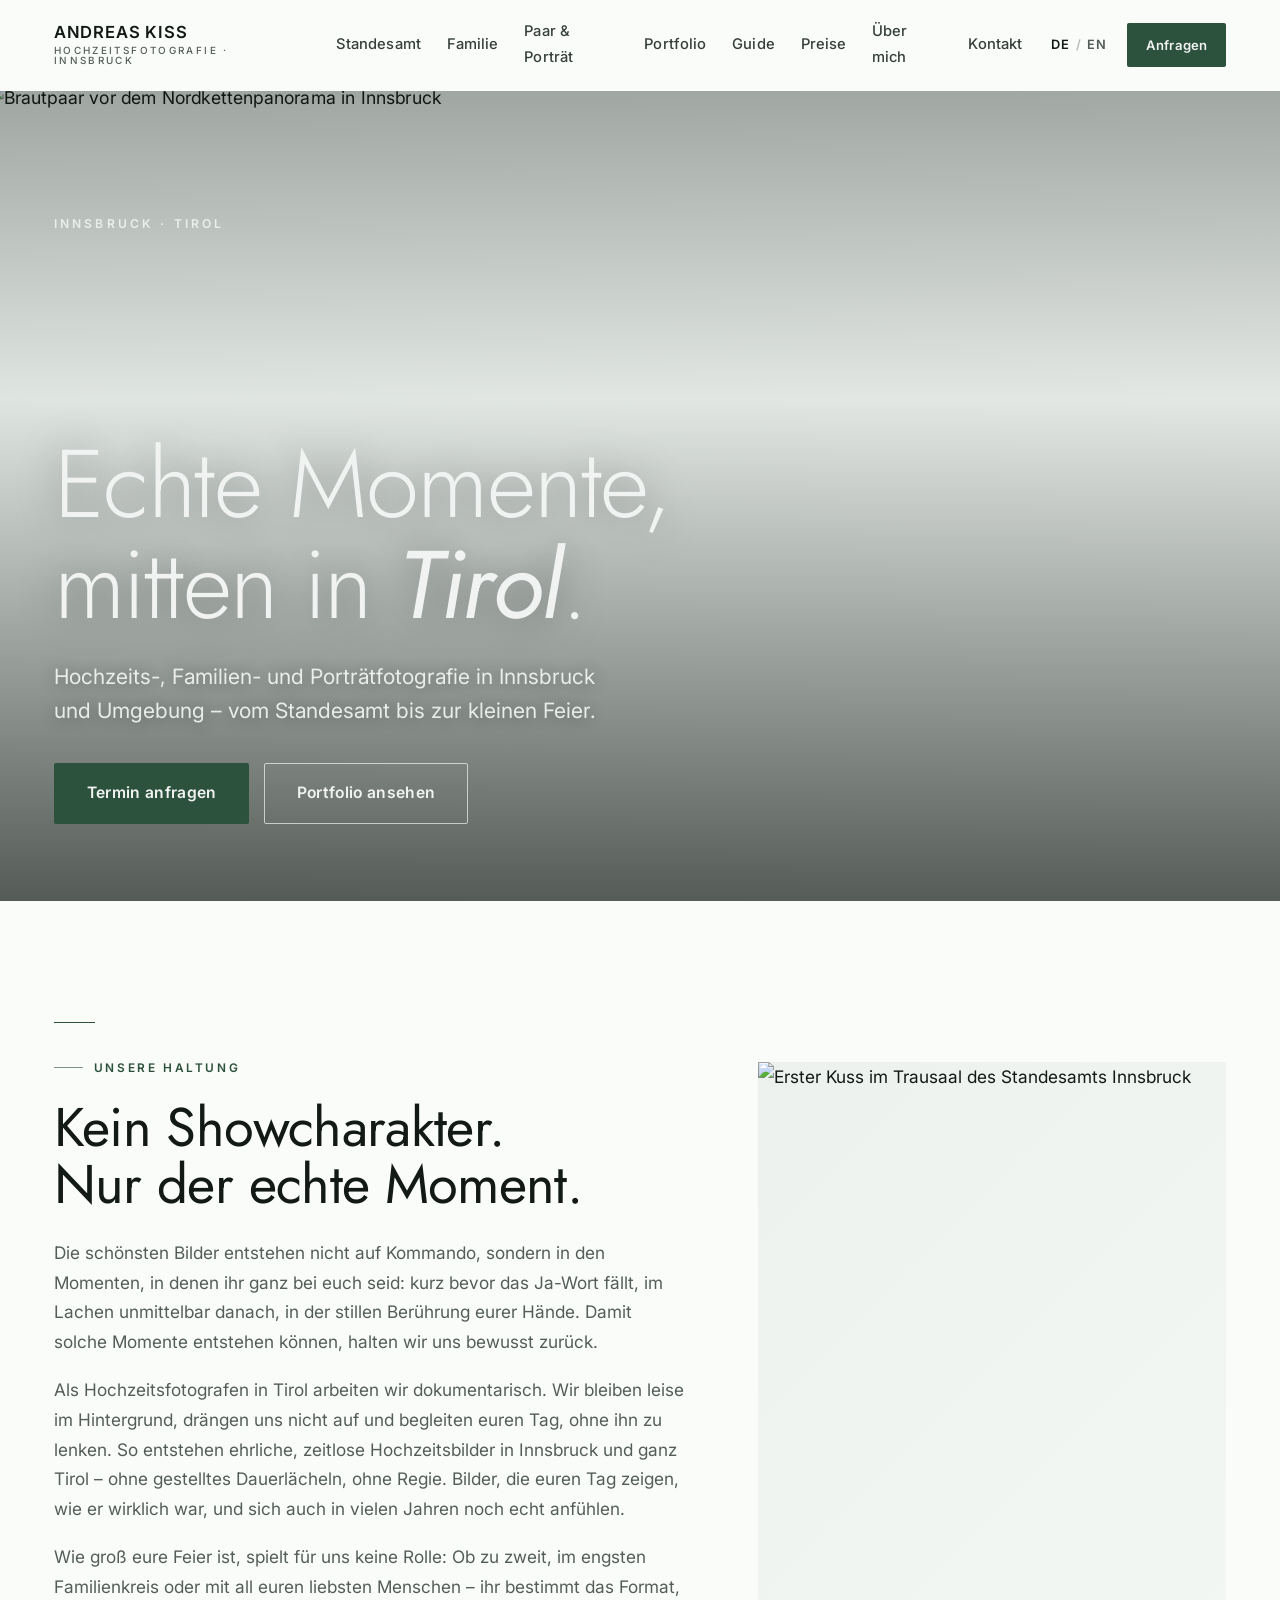
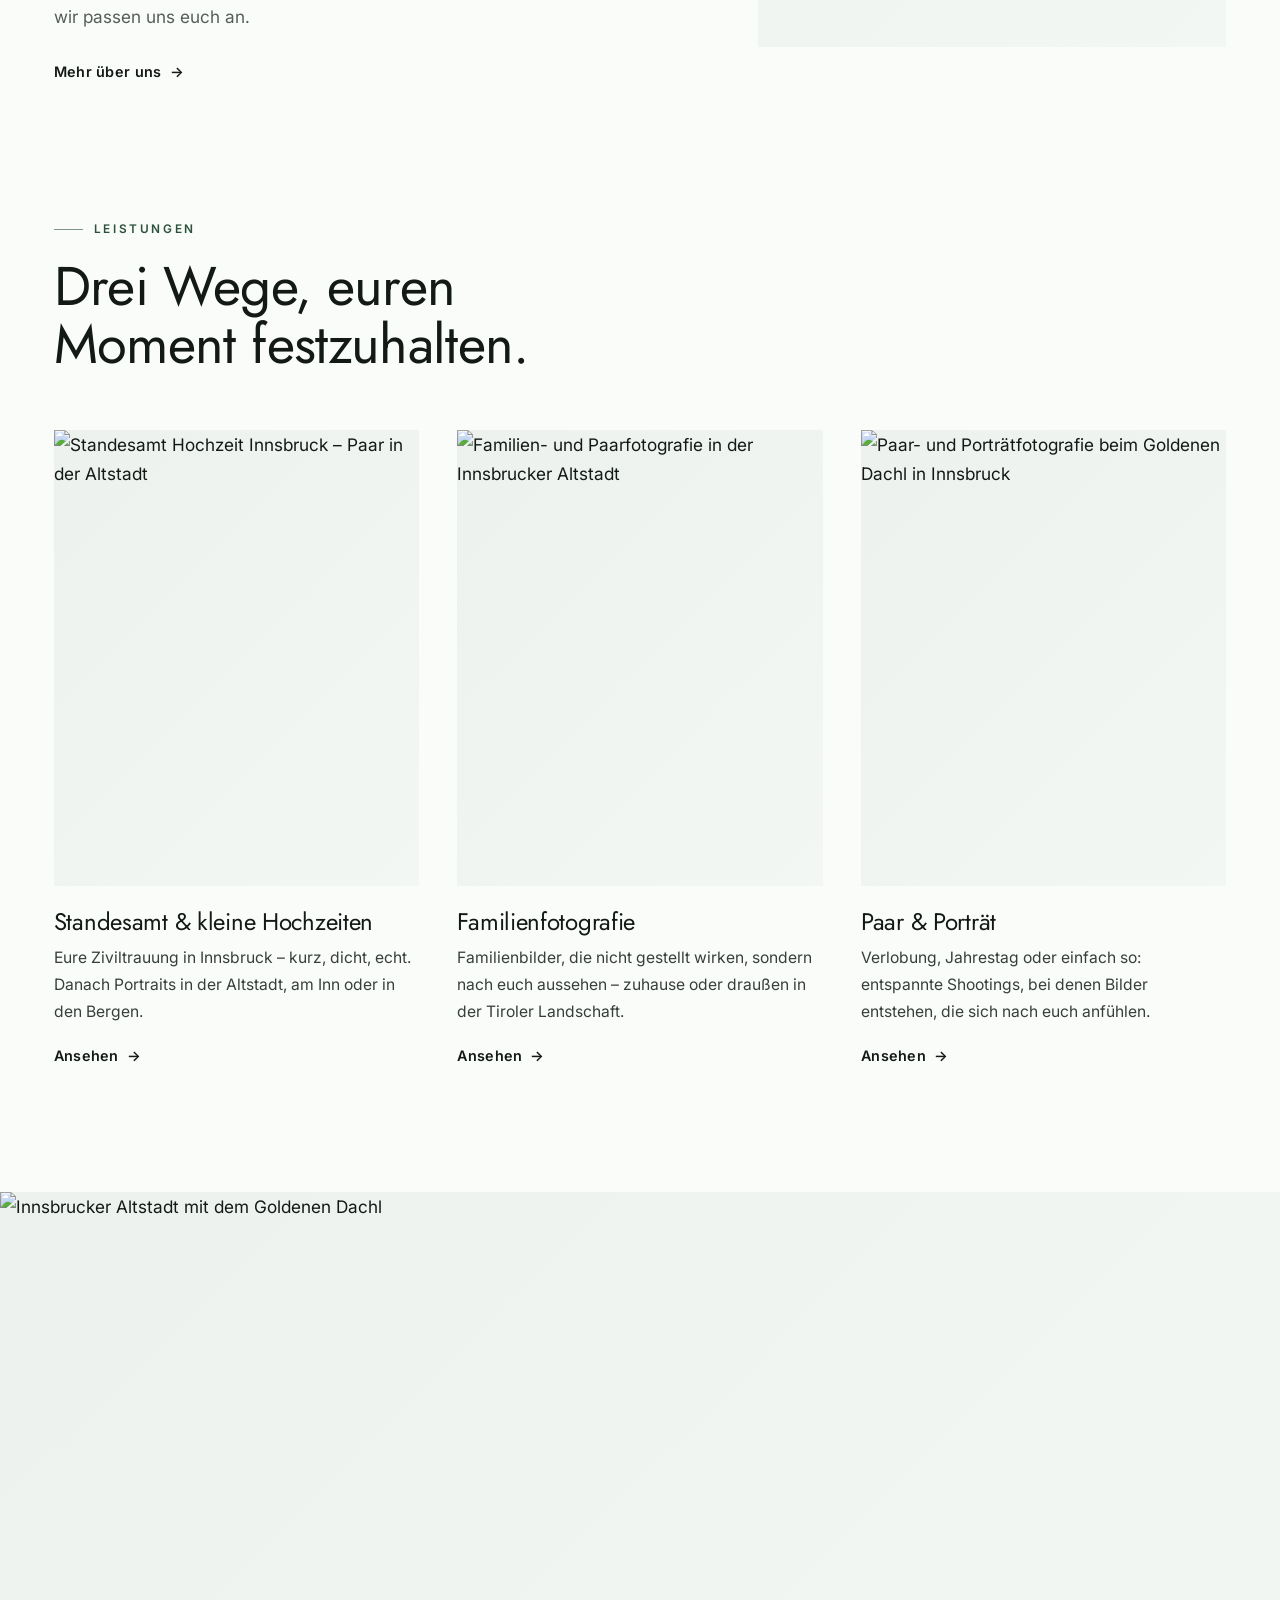
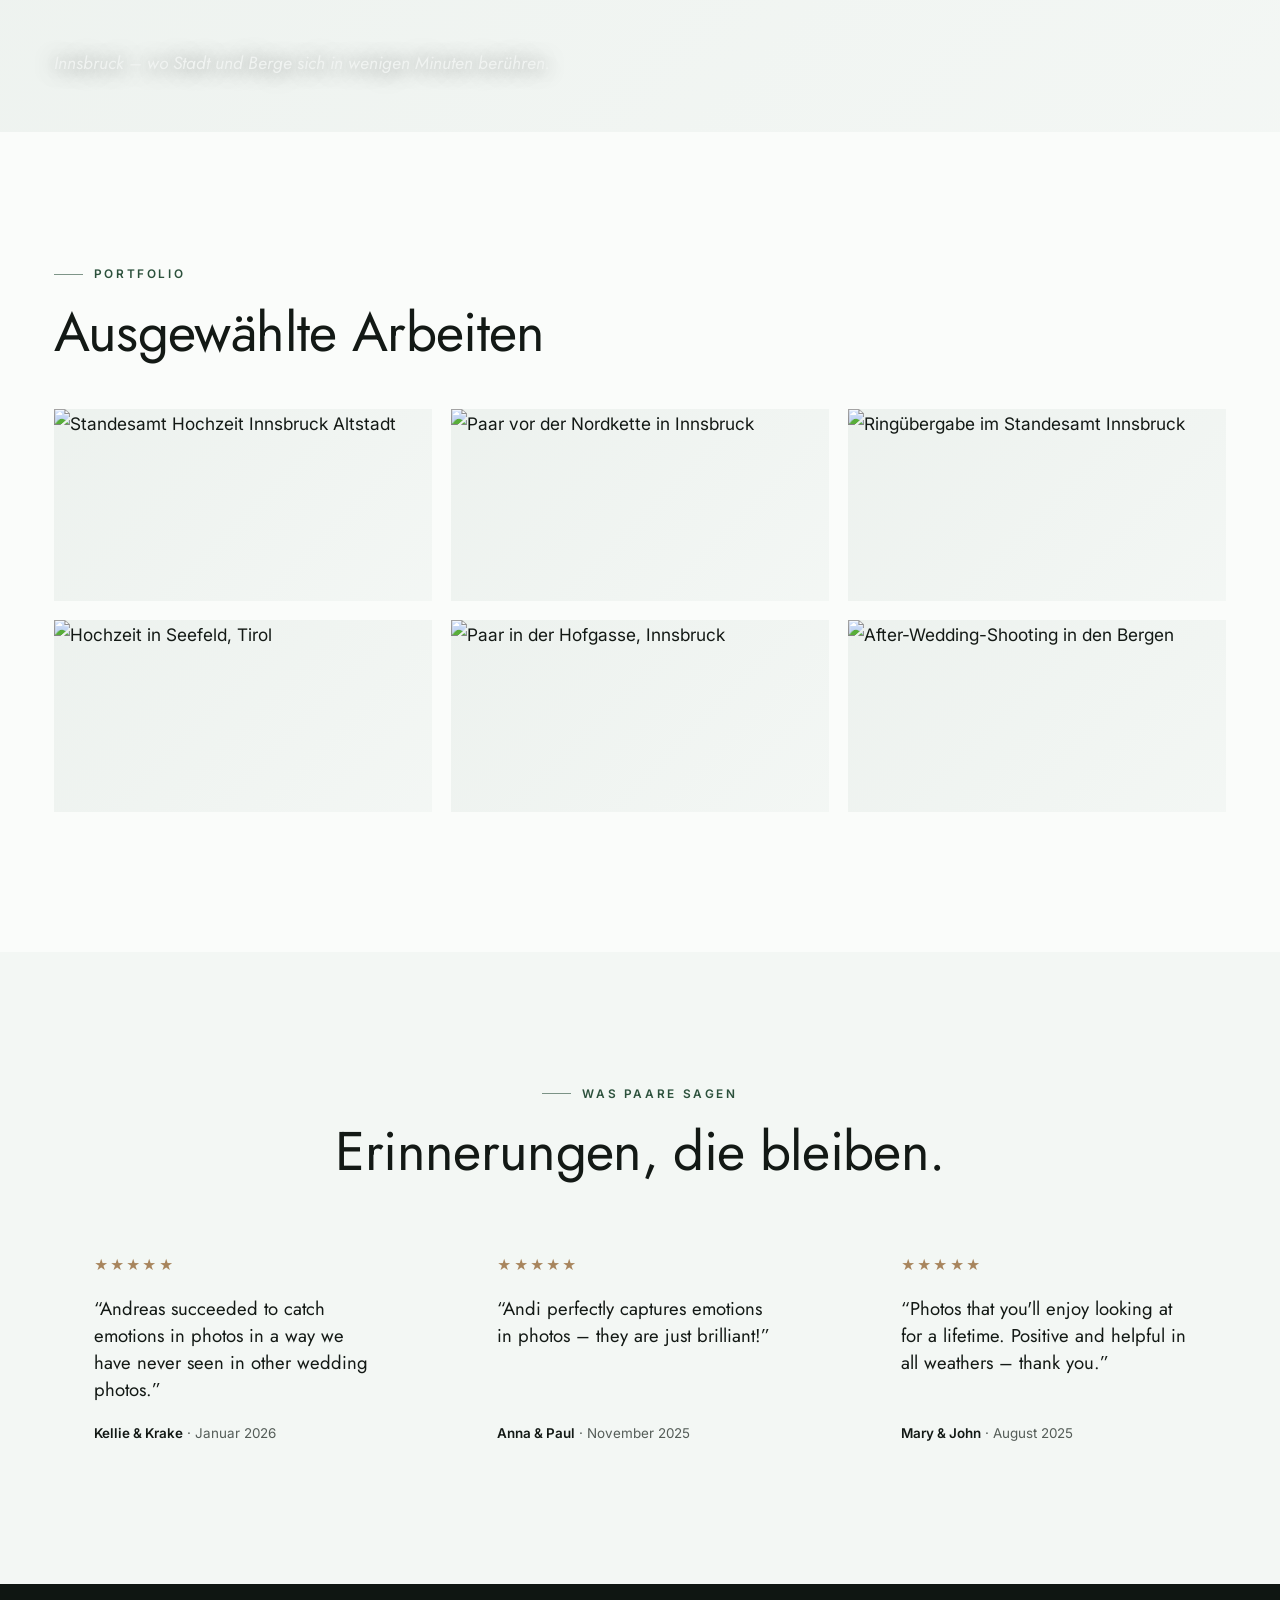
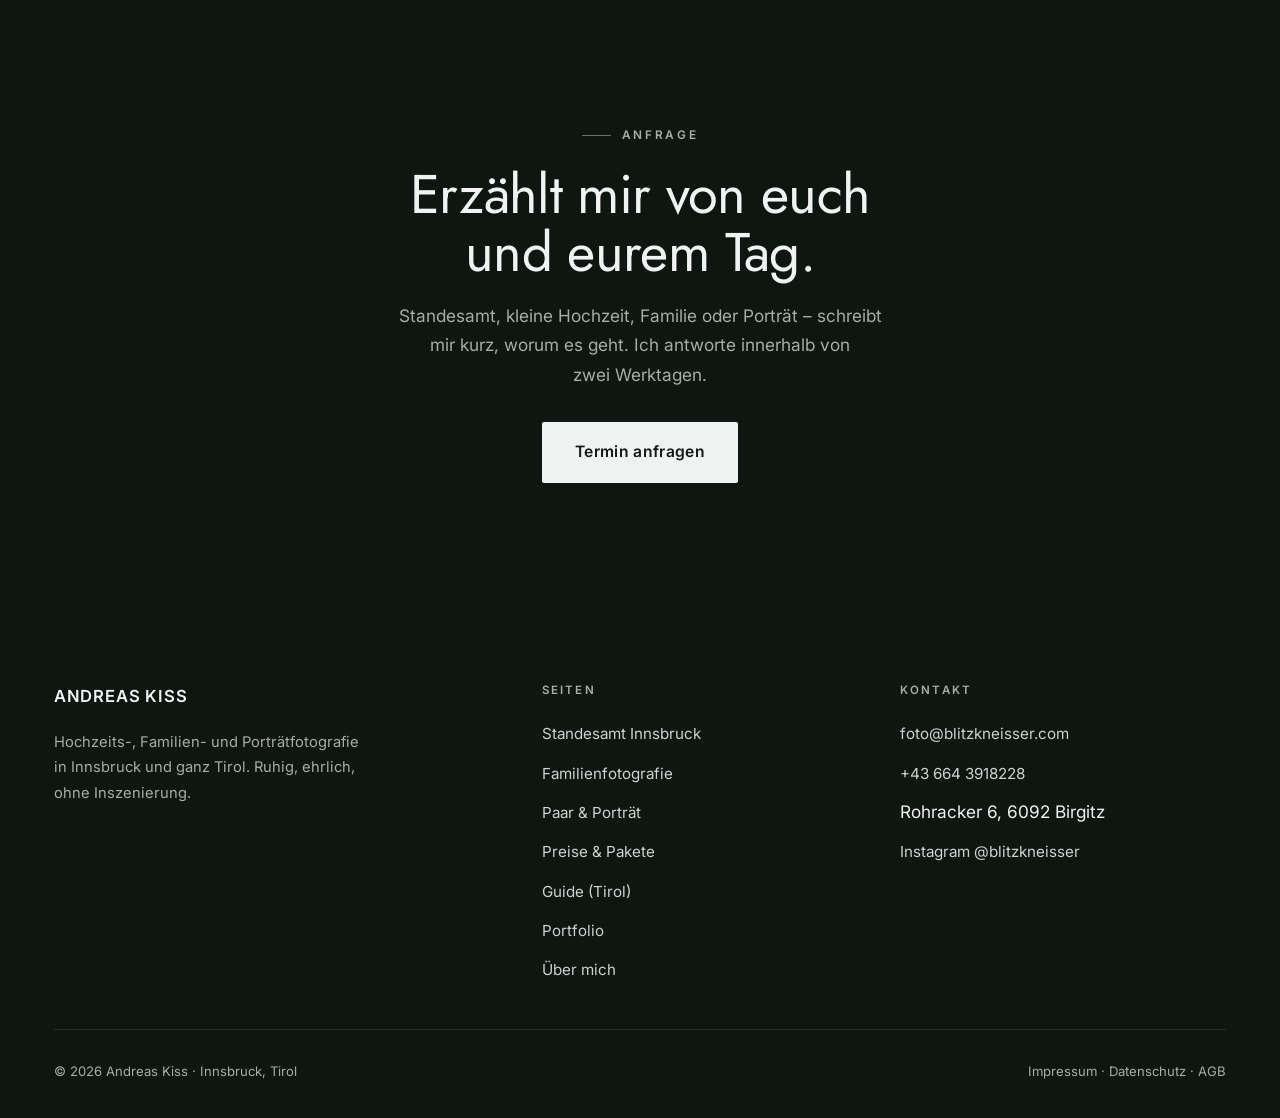
==== commit fb63b160: "content(about): Haltung-Abschnitt auf 3 Absätze erweitert + EN-Übersetzung Kicker: "Meine Haltung" →" ====
--- a/index.html
+++ b/index.html
@@ -75,13 +75,14 @@
     <div class="split narrow rev-mob">
       <div class="reveal">
         <div class="rule-sm"></div>
-        <p class="kicker"><span class="de">Meine Haltung</span><span class="en">My approach</span></p>
+        <p class="kicker"><span class="de">Unsere Haltung</span><span class="en">Our approach</span></p>
         <h2 class="h-lg" style="margin-top:1.3rem;"><span class="de">Kein Showcharakter. Nur der echte Moment.</span><span class="en">No performance. Just the real moment.</span></h2>
         <div class="prose" style="margin-top:1.5rem;">
-          <p class="muted"><span class="de">Die schönsten Bilder entstehen nicht, wenn alle posieren – sondern wenn ihr euch vergesst. Das Zittern beim Ja-Wort, das Lachen danach, die Hand, die die andere sucht. Ich bleibe leise im Hintergrund und halte fest, was zwischen euch wirklich passiert.</span><span class="en">The best pictures don't happen when everyone poses – they happen when you forget the camera. The trembling at the vows, the laughter after, the hand reaching for the other. I stay quietly in the background and capture what really happens between you.</span></p>
-          <p class="muted"><span class="de">Kein Mindest-Gäste-Limit. Zu zweit, mit der Familie oder mit euren engsten Menschen – das Format bestimmt ihr.</span><span class="en">No minimum number of guests. Just the two of you, with family or your closest people – you decide the format.</span></p>
+          <p class="muted"><span class="de">Die schönsten Bilder entstehen nicht auf Kommando, sondern in den Momenten, in denen ihr ganz bei euch seid: kurz bevor das Ja-Wort fällt, im Lachen unmittelbar danach, in der stillen Berührung eurer Hände. Damit solche Momente entstehen können, halten wir uns bewusst zurück.</span><span class="en">The most beautiful pictures aren't created on cue — they arise in the moments when you are entirely present: just before the vow is spoken, in the laughter right after, in the quiet touch of your hands. For those moments to happen, we consciously step back.</span></p>
+          <p class="muted"><span class="de">Als Hochzeitsfotografen in Tirol arbeiten wir dokumentarisch. Wir bleiben leise im Hintergrund, drängen uns nicht auf und begleiten euren Tag, ohne ihn zu lenken. So entstehen ehrliche, zeitlose Hochzeitsbilder in Innsbruck und ganz Tirol – ohne gestelltes Dauerlächeln, ohne Regie. Bilder, die euren Tag zeigen, wie er wirklich war, und sich auch in vielen Jahren noch echt anfühlen.</span><span class="en">As wedding photographers in Tyrol, we work documentarily. We stay quietly in the background, never pushing ourselves forward, accompanying your day without directing it. This is how honest, timeless wedding photographs are created in Innsbruck and across Tyrol — without forced smiles, without staging. Pictures that show your day as it truly was, and will still feel genuine years from now.</span></p>
+          <p class="muted"><span class="de">Wie groß eure Feier ist, spielt für uns keine Rolle: Ob zu zweit, im engsten Familienkreis oder mit all euren liebsten Menschen – ihr bestimmt das Format, wir passen uns euch an.</span><span class="en">The size of your celebration makes no difference to us: whether it's just the two of you, your closest family, or everyone you love — you decide the format, we adapt to you.</span></p>
         </div>
-        <a href="ueber-mich.html" class="link-u" style="margin-top:1.8rem;"><span class="de">Mehr über mich</span><span class="en">More about me</span> <span class="arw">→</span></a>
+        <a href="ueber-mich.html" class="link-u" style="margin-top:1.8rem;"><span class="de">Mehr über uns</span><span class="en">More about us</span> <span class="arw">→</span></a>
       </div>
       <figure class="reveal"><img class="ar-45" loading="lazy" src="assets/img/standesamt-hochzeit-innsbruck-trausaal-kuss.jpg" alt="Erster Kuss im Trausaal des Standesamts Innsbruck"></figure>
     </div>
